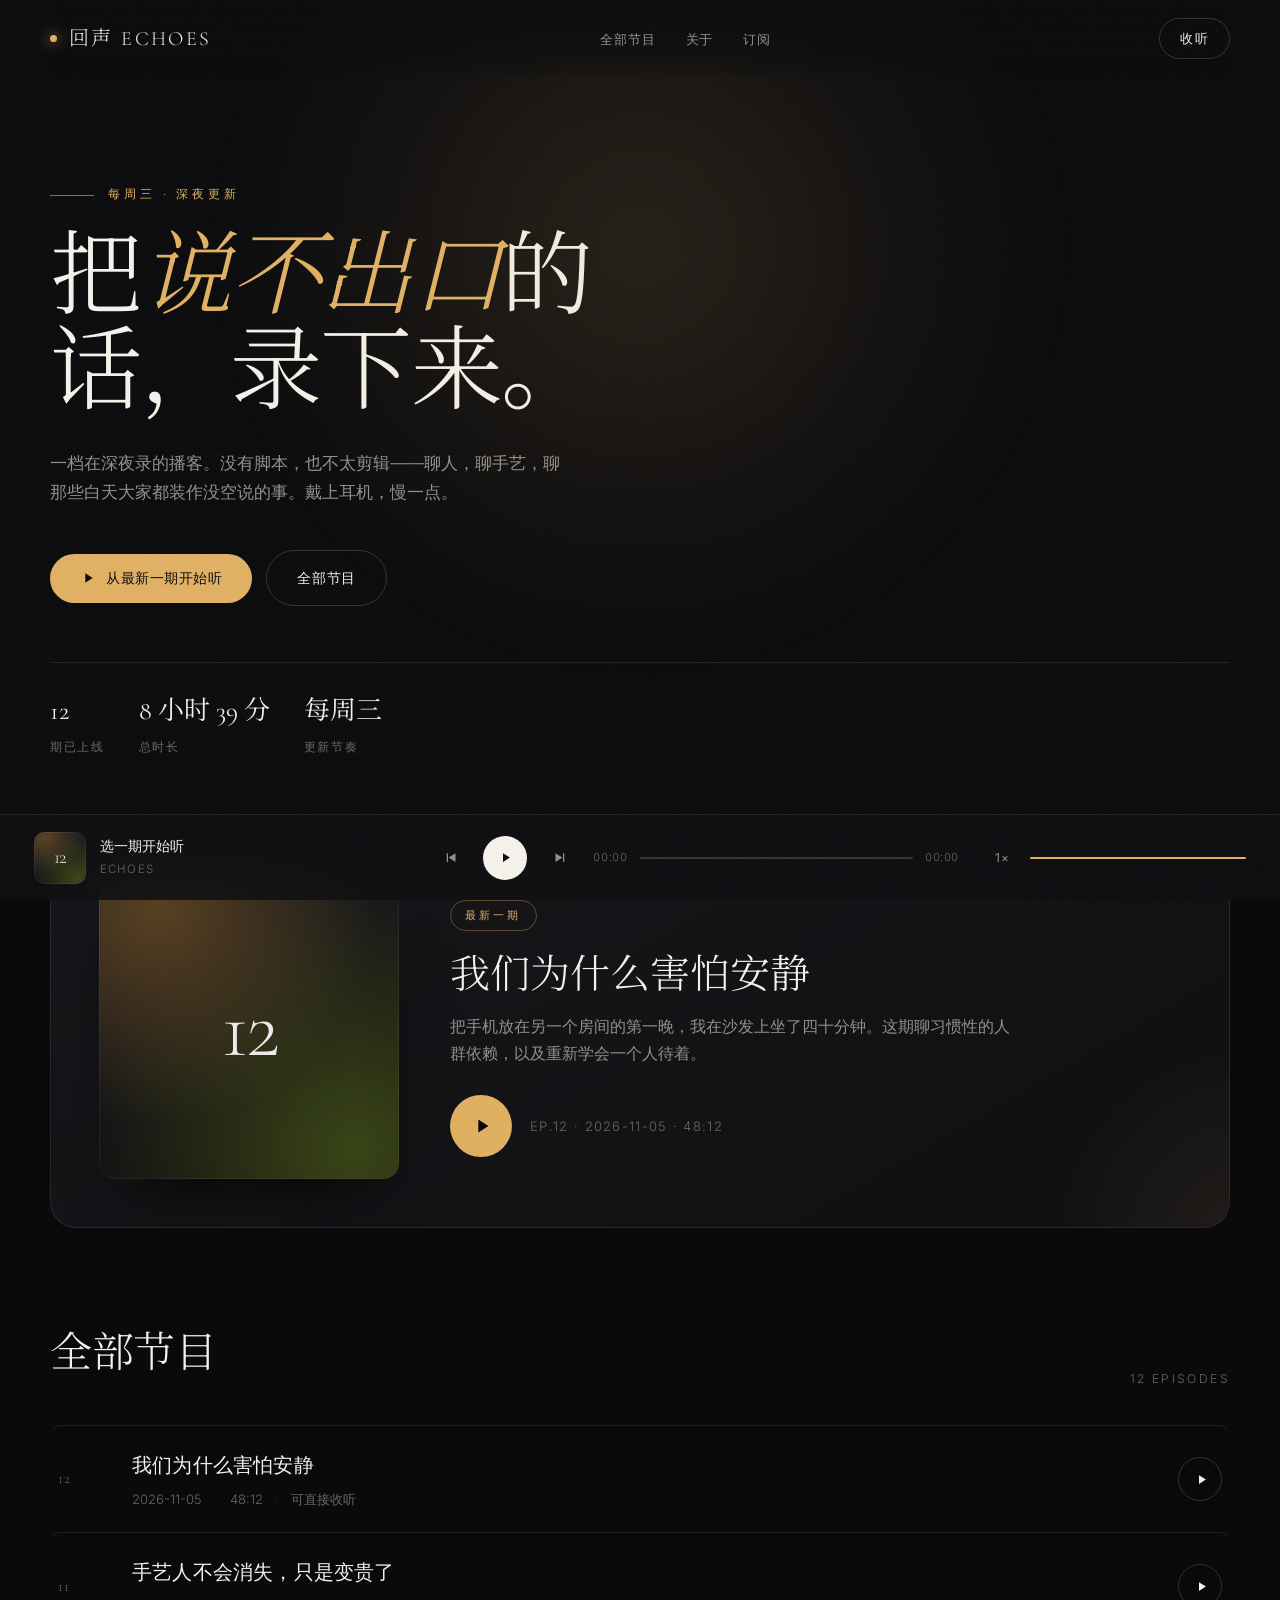
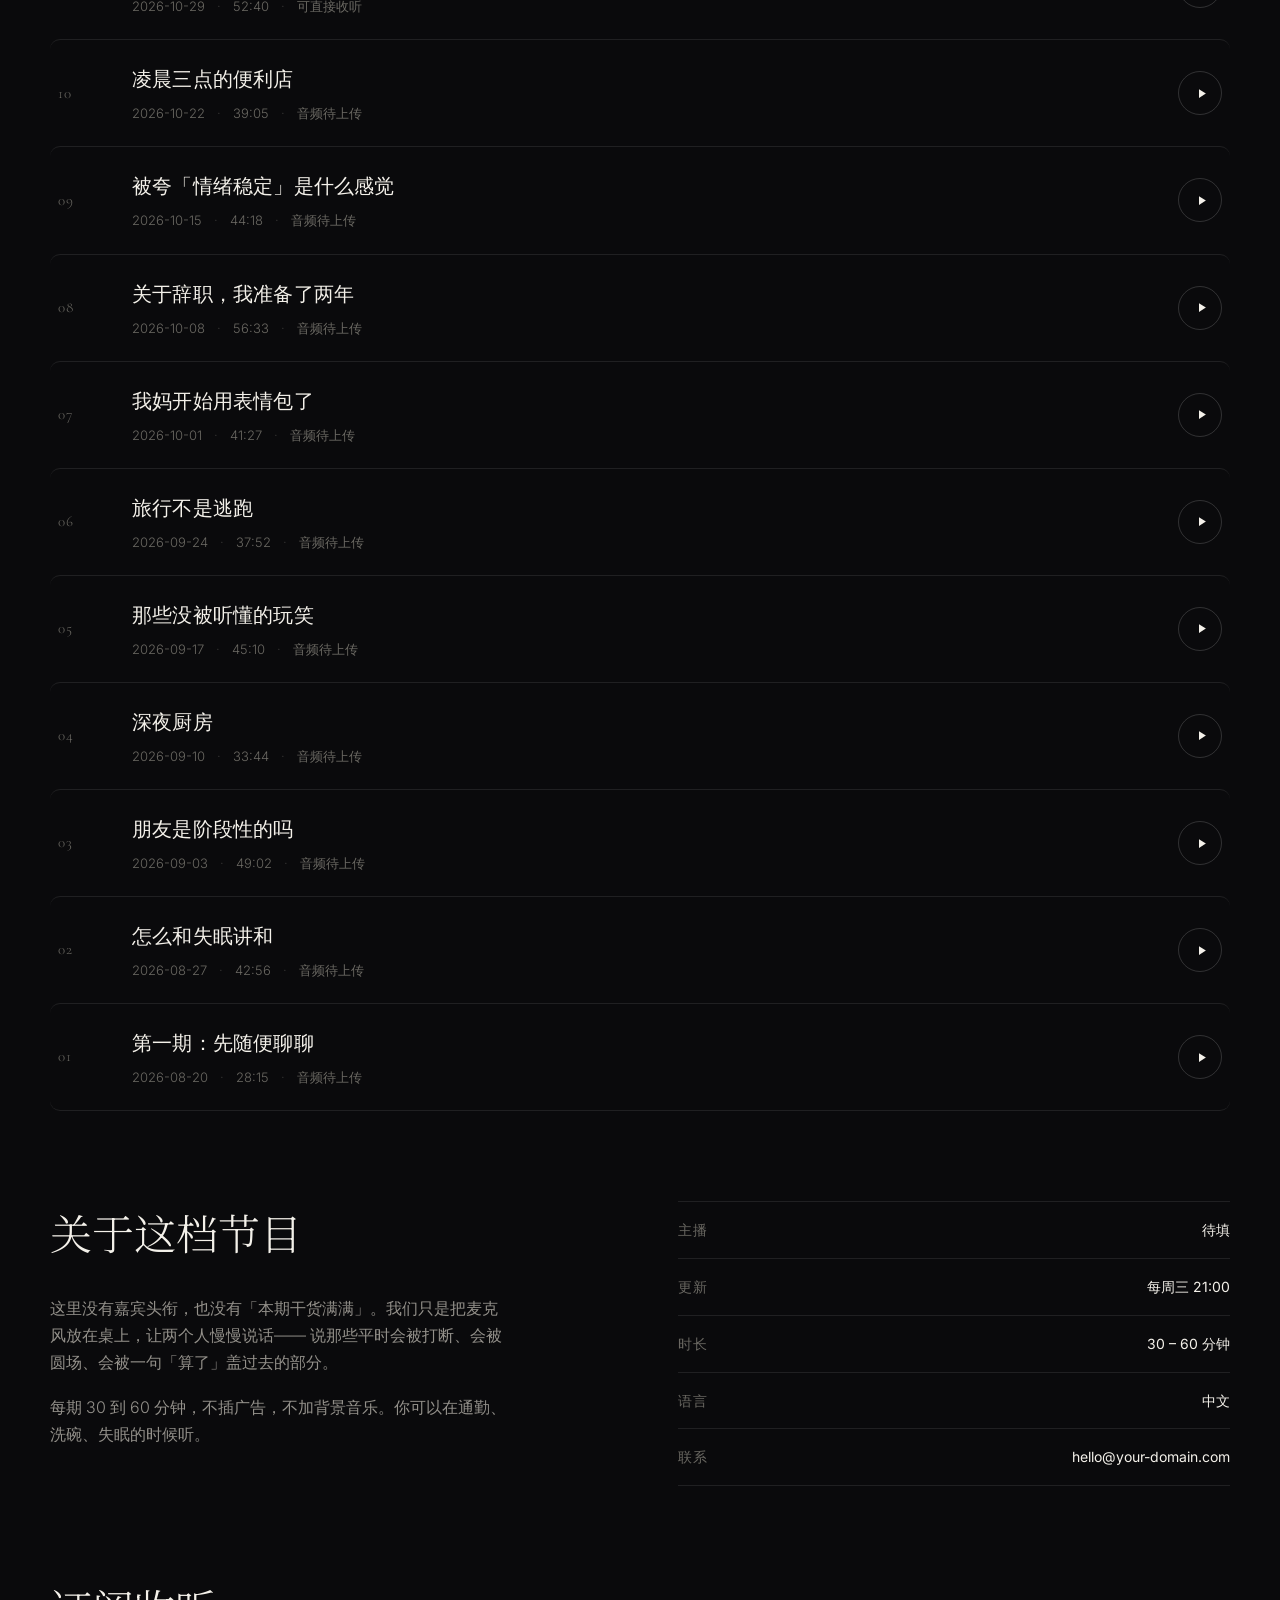
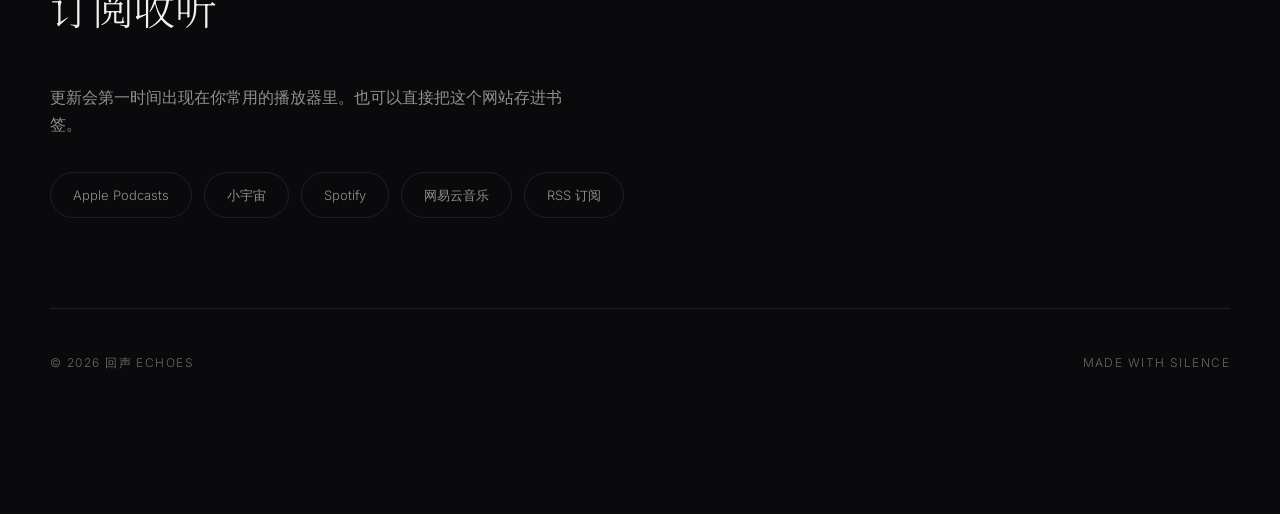
==== index.html @ 826904ef "init: 播客站点骨架（首页/节目列表/播放器）" ====
<!doctype html>
<html lang="zh-CN">
<head>
<meta charset="utf-8" />
<meta name="viewport" content="width=device-width, initial-scale=1, viewport-fit=cover" />
<title>回声 ECHOES · 一档说话的节目</title>
<meta name="description" content="回声 ECHOES，一档在深夜录的播客。每周三更新。聊人、聊手艺、聊那些白天没空说的事。" />
<meta name="theme-color" content="#0a0a0c" />

<meta property="og:type" content="website" />
<meta property="og:title" content="回声 ECHOES · 一档说话的节目" />
<meta property="og:description" content="每周三更新。聊人、聊手艺、聊那些白天没空说的事。" />
<meta property="og:image" content="assets/og.png" />
<meta name="twitter:card" content="summary_large_image" />

<link rel="icon" href="data:image/svg+xml,%3Csvg xmlns='http://www.w3.org/2000/svg' viewBox='0 0 32 32'%3E%3Ccircle cx='16' cy='16' r='14' fill='%230a0a0c'/%3E%3Ccircle cx='16' cy='16' r='5' fill='%23e0b062'/%3E%3C/svg%3E" />
<link rel="preconnect" href="https://fonts.googleapis.com" />
<link rel="preconnect" href="https://fonts.gstatic.com" crossorigin />
<link href="https://fonts.googleapis.com/css2?family=Cormorant+Garamond:ital,wght@0,300;0,400;0,600;1,300&family=Inter:wght@300;400;500;600&family=Noto+Serif+SC:wght@300;400;600&display=swap" rel="stylesheet" />
<link rel="stylesheet" href="styles.css" />
</head>
<body>
<div class="grain"></div>

<header class="wrap">
  <nav class="nav">
    <a class="brand" href="#top"><span class="dot"></span><span id="brandName">回声 ECHOES</span></a>
    <div class="nav-links">
      <a href="#episodes">全部节目</a>
      <a href="#about">关于</a>
      <a href="#subscribe">订阅</a>
    </div>
    <a class="nav-cta" href="#subscribe">收听</a>
  </nav>
</header>

<main id="top">
  <!-- 首屏 -->
  <section class="wrap hero">
    <div class="hero-glow"></div>
    <p class="eyebrow">每周三 · 深夜更新</p>
    <h1 id="heroTitle">把<em>说不出口</em>的话，录下来。</h1>
    <p class="lede" id="heroLede"></p>
    <div class="hero-actions">
      <button class="btn btn-primary" id="heroPlay">
        <svg viewBox="0 0 24 24" fill="currentColor"><path d="M8 5v14l11-7z"/></svg>
        从最新一期开始听
      </button>
      <a class="btn btn-ghost" href="#episodes">全部节目</a>
    </div>
    <div class="hero-meta">
      <div><b id="statCount">12</b>期已上线</div>
      <div><b id="statHours">—</b>总时长</div>
      <div><b>每周三</b>更新节奏</div>
    </div>
  </section>

  <!-- 最新一期 -->
  <section class="wrap">
    <div class="stage rv">
      <div class="cover" id="stageCover"><span id="stageNum">12</span></div>
      <div class="stage-body">
        <span class="stage-tag">最新一期</span>
        <h2 id="stageTitle">——</h2>
        <p id="stageDesc"></p>
        <div class="stage-row">
          <button class="play-big" id="stagePlay" aria-label="播放最新一期">
            <svg viewBox="0 0 24 24" fill="currentColor"><path d="M8 5v14l11-7z"/></svg>
          </button>
          <span class="stage-dur" id="stageMeta"></span>
        </div>
      </div>
    </div>
  </section>

  <!-- 节目列表 -->
  <section class="wrap section" id="episodes">
    <div class="section-head">
      <h3>全部节目</h3>
      <span class="cnt" id="epCount">EPISODES</span>
    </div>
    <div id="epList"></div>
  </section>

  <!-- 关于 -->
  <section class="wrap section about" id="about">
    <div class="rv">
      <h3>关于这档节目</h3>
      <p>
        这里没有嘉宾头衔，也没有「本期干货满满」。我们只是把麦克风放在桌上，让两个人慢慢说话——
        说那些平时会被打断、会被圆场、会被一句「算了」盖过去的部分。
      </p>
      <p>
        每期 30 到 60 分钟，不插广告，不加背景音乐。你可以在通勤、洗碗、失眠的时候听。
      </p>
    </div>
    <div class="rv">
      <div class="facts">
        <div class="fact"><span>主播</span><b>待填</b></div>
        <div class="fact"><span>更新</span><b>每周三 21:00</b></div>
        <div class="fact"><span>时长</span><b>30 – 60 分钟</b></div>
        <div class="fact"><span>语言</span><b>中文</b></div>
        <div class="fact"><span>联系</span><b>hello@your-domain.com</b></div>
      </div>
    </div>
  </section>

  <!-- 订阅 -->
  <section class="wrap section" id="subscribe">
    <div class="section-head"><h3>订阅收听</h3></div>
    <p class="sub-note">更新会第一时间出现在你常用的播放器里。也可以直接把这个网站存进书签。</p>
    <div class="subs">
      <a class="chip" href="#" data-todo>Apple Podcasts</a>
      <a class="chip" href="#" data-todo>小宇宙</a>
      <a class="chip" href="#" data-todo>Spotify</a>
      <a class="chip" href="#" data-todo>网易云音乐</a>
      <a class="chip" href="#" data-todo>RSS 订阅</a>
    </div>
  </section>
</main>

<footer class="wrap">
  <span>© <span id="year">2026</span> 回声 ECHOES</span>
  <span>Made with silence</span>
</footer>

<!-- 底部播放器 -->
<div class="player" id="player">
  <div class="p-left">
    <div class="cover small" id="pCover"><span id="pNum">12</span></div>
    <div class="p-meta">
      <p class="p-title" id="pTitle">选一期开始听</p>
      <p class="p-sub" id="pSub">ECHOES</p>
    </div>
  </div>
  <div class="p-center">
    <button class="ctrl" id="prev" aria-label="上一期">
      <svg viewBox="0 0 24 24" fill="currentColor"><path d="M6 5h2v14H6zM20 5v14L9 12z"/></svg>
    </button>
    <button class="p-play" id="playPause" aria-label="播放或暂停">
      <svg id="ppIcon" viewBox="0 0 24 24" fill="currentColor"><path d="M8 5v14l11-7z"/></svg>
    </button>
    <button class="ctrl" id="next" aria-label="下一期">
      <svg viewBox="0 0 24 24" fill="currentColor"><path d="M16 5h2v14h-2zM4 5v14l11-7z"/></svg>
    </button>
    <div class="track">
      <span class="time" id="tCur">00:00</span>
      <input type="range" id="seek" min="0" max="1000" value="0" aria-label="播放进度">
      <span class="time" id="tDur">00:00</span>
    </div>
  </div>
  <div class="p-right">
    <button class="speed" id="speed">1×</button>
    <input type="range" class="vol" id="vol" min="0" max="100" value="100" aria-label="音量">
  </div>
</div>

<audio id="audio" preload="metadata"></audio>

<script src="app.js"></script>
</body>
</html>
---- styles.css ----
:root{
  --bg:#0a0a0c;
  --bg-2:#0f0f12;
  --surface:#131316;
  --surface-2:#17171b;
  --line:rgba(255,255,255,.09);
  --line-strong:rgba(255,255,255,.16);
  --text:#f4f1ea;
  --muted:#93908a;
  --muted-2:#6a6862;
  --accent:#e0b062;
  --accent-soft:rgba(224,176,98,.14);
  --serif:"Cormorant Garamond","Noto Serif SC","Songti SC",Songti,serif;
  --sans:"Inter","PingFang SC","Microsoft YaHei",-apple-system,system-ui,sans-serif;
  --player-h:86px;
  --ease:cubic-bezier(.22,.61,.36,1);
}
*{box-sizing:border-box}
html{scroll-behavior:smooth}
body{
  margin:0;background:var(--bg);color:var(--text);
  font-family:var(--sans);font-weight:300;line-height:1.7;
  -webkit-font-smoothing:antialiased;
  padding-bottom:calc(var(--player-h) + 24px);
  overflow-x:hidden;
}
::selection{background:var(--accent-soft);color:#fff}
a{color:inherit;text-decoration:none}
button{font-family:inherit;color:inherit;background:none;border:0;cursor:pointer}

/* 细颗粒噪点，压住纯黑的廉价感 */
.grain{
  position:fixed;inset:0;z-index:60;pointer-events:none;opacity:.035;
  background-image:url("data:image/svg+xml,%3Csvg xmlns='http://www.w3.org/2000/svg' width='160' height='160'%3E%3Cfilter id='n'%3E%3CfeTurbulence type='fractalNoise' baseFrequency='.85' numOctaves='3'/%3E%3C/filter%3E%3Crect width='160' height='160' filter='url(%23n)'/%3E%3C/svg%3E");
  mix-blend-mode:screen;
}

.wrap{width:min(1180px,calc(100% - 48px));margin-inline:auto}

/* ---------- 顶部 ---------- */
.nav{
  position:sticky;top:0;z-index:50;
  display:flex;align-items:center;justify-content:space-between;
  padding:18px 0;
  backdrop-filter:blur(14px);
  background:linear-gradient(180deg,rgba(10,10,12,.92),rgba(10,10,12,.55) 70%,transparent);
}
.brand{display:flex;align-items:center;gap:12px;font-family:var(--serif);font-size:20px;letter-spacing:.12em}
.brand .dot{width:7px;height:7px;border-radius:50%;background:var(--accent);box-shadow:0 0 14px var(--accent)}
.nav-links{display:flex;align-items:center;gap:30px;font-size:13px;letter-spacing:.06em;color:var(--muted)}
.nav-links a{position:relative;transition:color .3s var(--ease)}
.nav-links a::after{
  content:"";position:absolute;left:0;bottom:-6px;height:1px;width:0;background:var(--accent);
  transition:width .35s var(--ease);
}
.nav-links a:hover{color:var(--text)}
.nav-links a:hover::after{width:100%}
.nav-cta{
  padding:9px 20px;border:1px solid var(--line-strong);border-radius:999px;
  font-size:12.5px;letter-spacing:.1em;
  transition:border-color .3s var(--ease),background .3s var(--ease),color .3s var(--ease);
}
.nav-cta:hover{background:var(--accent);border-color:var(--accent);color:#0a0a0c}

/* ---------- Hero ---------- */
.hero{position:relative;padding:clamp(76px,12vh,140px) 0 clamp(56px,8vh,86px)}
.hero-glow{
  position:absolute;top:-280px;left:50%;transform:translateX(-50%);
  width:900px;height:900px;border-radius:50%;pointer-events:none;
  background:radial-gradient(circle,rgba(224,176,98,.13),rgba(224,176,98,.04) 40%,transparent 68%);
  filter:blur(18px);
}
.eyebrow{
  display:flex;align-items:center;gap:14px;
  font-size:11.5px;letter-spacing:.34em;text-transform:uppercase;color:var(--accent);
  margin:0 0 26px;
}
.eyebrow::before{content:"";width:44px;height:1px;background:var(--accent);opacity:.6}
h1{
  font-family:var(--serif);font-weight:300;
  font-size:clamp(42px,7.2vw,94px);line-height:1.03;letter-spacing:-.02em;
  margin:0 0 28px;max-width:15ch;
}
h1 em{font-style:italic;color:var(--accent)}
.lede{max-width:52ch;color:var(--muted);font-size:clamp(15px,1.5vw,17px);margin:0 0 44px}
.hero-actions{display:flex;flex-wrap:wrap;gap:14px;align-items:center;margin-bottom:56px}
.btn{
  display:inline-flex;align-items:center;gap:10px;
  padding:15px 30px;border-radius:999px;font-size:14px;letter-spacing:.04em;
  transition:transform .35s var(--ease),background .3s var(--ease),border-color .3s var(--ease),color .3s var(--ease);
}
.btn svg{width:16px;height:16px;flex:none}
.btn-primary{background:var(--accent);color:#0a0a0c;font-weight:500}
.btn-primary:hover{transform:translateY(-2px);background:#eec078}
.btn-ghost{border:1px solid var(--line-strong)}
.btn-ghost:hover{transform:translateY(-2px);border-color:var(--accent);color:var(--accent)}
.hero-meta{
  display:flex;flex-wrap:wrap;gap:34px;
  font-size:12px;letter-spacing:.14em;color:var(--muted-2);text-transform:uppercase;
  border-top:1px solid var(--line);padding-top:26px;
}
.hero-meta b{display:block;font-family:var(--serif);font-size:26px;letter-spacing:0;color:var(--text);font-weight:400;margin-bottom:4px}

/* ---------- 最新一期 ---------- */
.stage{
  display:grid;grid-template-columns:300px 1fr;gap:clamp(28px,4vw,64px);
  align-items:center;
  padding:clamp(28px,4vw,48px);
  border:1px solid var(--line);border-radius:26px;
  background:linear-gradient(150deg,var(--surface-2),var(--surface) 60%,#101013);
  position:relative;overflow:hidden;
}
.stage::after{
  content:"";position:absolute;right:-20%;bottom:-60%;width:420px;height:420px;border-radius:50%;
  background:radial-gradient(circle,rgba(224,176,98,.09),transparent 70%);pointer-events:none;
}
.cover{
  position:relative;aspect-ratio:1;border-radius:16px;overflow:hidden;flex:none;
  background:
    radial-gradient(120% 120% at 20% 10%,hsl(var(--h,36) 45% 24%),transparent 60%),
    radial-gradient(140% 140% at 85% 90%,hsl(calc(var(--h,36) + 40) 50% 18%),transparent 65%),
    linear-gradient(160deg,#1a1a1f,#0c0c0f);
  box-shadow:0 30px 60px -30px rgba(0,0,0,.9),inset 0 0 0 1px rgba(255,255,255,.06);
  display:grid;place-items:center;
}
.cover span{
  font-family:var(--serif);font-size:clamp(48px,7vw,84px);color:rgba(255,255,255,.9);
  letter-spacing:-.03em;
}
.cover.small{border-radius:10px;width:52px;height:52px}
.cover.small span{font-size:19px}
.stage-body{min-width:0}
.stage-tag{
  display:inline-block;font-size:11px;letter-spacing:.28em;text-transform:uppercase;
  color:var(--accent);border:1px solid rgba(224,176,98,.34);border-radius:999px;padding:5px 14px;margin-bottom:20px;
}
.stage h2{font-family:var(--serif);font-weight:300;font-size:clamp(26px,3.4vw,40px);line-height:1.2;margin:0 0 14px}
.stage p{color:var(--muted);margin:0 0 28px;max-width:56ch}
.stage-row{display:flex;align-items:center;gap:18px;flex-wrap:wrap}
.play-big{
  width:62px;height:62px;border-radius:50%;display:grid;place-items:center;
  background:var(--accent);color:#0a0a0c;flex:none;
  transition:transform .35s var(--ease),box-shadow .35s var(--ease);
}
.play-big:hover{transform:scale(1.06);box-shadow:0 0 0 12px rgba(224,176,98,.09)}
.play-big svg{width:22px;height:22px;margin-left:2px}
.stage-dur{font-size:13px;letter-spacing:.1em;color:var(--muted-2)}

/* ---------- 节目列表 ---------- */
.section{padding:clamp(76px,10vh,124px) 0 0}
.section-head{display:flex;align-items:flex-end;justify-content:space-between;gap:20px;margin-bottom:36px}
.section-head h3{font-family:var(--serif);font-weight:300;font-size:clamp(28px,3.6vw,42px);margin:0;letter-spacing:-.01em}
.section-head .cnt{font-size:12px;letter-spacing:.2em;color:var(--muted-2);text-transform:uppercase}

.ep{
  display:grid;grid-template-columns:52px 1fr auto;gap:22px;align-items:center;
  padding:22px 8px;border-top:1px solid var(--line);border-radius:10px;
  transition:background .4s var(--ease),padding-left .4s var(--ease);
  cursor:pointer;
}
.ep:hover{background:linear-gradient(90deg,rgba(255,255,255,.035),transparent 70%);padding-left:18px}
.ep:last-child{border-bottom:1px solid var(--line)}
.ep-idx{font-family:var(--serif);font-size:15px;color:var(--muted-2);letter-spacing:.06em}
.ep.is-playing .ep-idx{color:var(--accent)}
.ep-main{min-width:0}
.ep-title{
  font-size:clamp(16px,1.8vw,20px);font-weight:400;letter-spacing:.01em;margin:0 0 6px;
  display:flex;align-items:center;gap:12px;white-space:nowrap;overflow:hidden;text-overflow:ellipsis;
}
.ep-sub{font-size:13px;color:var(--muted-2);display:flex;gap:12px;flex-wrap:wrap}
.ep-sub i{font-style:normal;opacity:.45}
.ep-btn{
  width:44px;height:44px;border-radius:50%;border:1px solid var(--line-strong);
  display:grid;place-items:center;flex:none;
  transition:border-color .3s var(--ease),background .3s var(--ease),color .3s var(--ease),transform .3s var(--ease);
}
.ep:hover .ep-btn{border-color:var(--accent);color:var(--accent)}
.ep.is-playing .ep-btn{background:var(--accent);border-color:var(--accent);color:#0a0a0c}
.ep-btn svg{width:15px;height:15px}
.ep-btn .i-play{margin-left:2px}

/* 播放中的波形 */
.bars{display:none;align-items:flex-end;gap:2px;height:16px;flex:none}
.ep.is-playing .bars{display:flex}
.bars i{width:2px;background:var(--accent);border-radius:1px;animation:eq .9s ease-in-out infinite}
.bars i:nth-child(2){animation-delay:.15s}
.bars i:nth-child(3){animation-delay:.3s}
.bars i:nth-child(4){animation-delay:.45s}
@keyframes eq{0%,100%{height:4px}50%{height:15px}}

/* ---------- 关于 ---------- */
.about{display:grid;grid-template-columns:1fr 1fr;gap:clamp(32px,6vw,90px);align-items:start}
.about h3{font-family:var(--serif);font-weight:300;font-size:clamp(28px,3.6vw,42px);margin:0 0 22px}
.about p{color:var(--muted);margin:0 0 18px;max-width:46ch}
.facts{border-top:1px solid var(--line)}
.fact{display:flex;justify-content:space-between;gap:20px;padding:16px 0;border-bottom:1px solid var(--line);font-size:14px}
.fact span{color:var(--muted-2);letter-spacing:.06em}
.fact b{font-weight:400}

.subs{display:flex;flex-wrap:wrap;gap:12px;margin-top:34px}
.chip{
  padding:11px 22px;border:1px solid var(--line);border-radius:999px;font-size:13px;color:var(--muted);
  transition:all .3s var(--ease);
}
.chip:hover{color:var(--accent);border-color:var(--accent)}
.sub-note{color:var(--muted);max-width:52ch;margin:0}

footer{
  margin-top:clamp(76px,10vh,118px);padding:44px 0 30px;border-top:1px solid var(--line);
  display:flex;flex-wrap:wrap;justify-content:space-between;gap:16px;
  font-size:12px;letter-spacing:.12em;color:var(--muted-2);text-transform:uppercase;
}

/* ---------- 底部播放器 ---------- */
.player{
  position:fixed;left:0;right:0;bottom:0;z-index:55;
  height:var(--player-h);
  display:grid;grid-template-columns:minmax(0,1fr) minmax(0,1.4fr) minmax(0,.7fr);
  align-items:center;gap:24px;padding:0 clamp(14px,3vw,34px);
  background:rgba(13,13,16,.86);backdrop-filter:blur(22px) saturate(140%);
  border-top:1px solid var(--line);
}
.p-left{display:flex;align-items:center;gap:14px;min-width:0}
.p-meta{min-width:0}
.p-title{font-size:13.5px;white-space:nowrap;overflow:hidden;text-overflow:ellipsis;margin:0}
.p-sub{font-size:11.5px;color:var(--muted-2);letter-spacing:.1em;text-transform:uppercase;margin:2px 0 0}
.p-center{display:flex;align-items:center;gap:16px}
.ctrl{width:34px;height:34px;display:grid;place-items:center;border-radius:50%;color:var(--muted);transition:color .25s,background .25s}
.ctrl:hover{color:var(--text);background:rgba(255,255,255,.06)}
.ctrl svg{width:15px;height:15px}
.p-play{
  width:44px;height:44px;border-radius:50%;background:var(--text);color:#0a0a0c;
  display:grid;place-items:center;flex:none;transition:transform .3s var(--ease),background .3s;
}
.p-play:hover{transform:scale(1.06);background:var(--accent)}
.p-play svg{width:15px;height:15px}
.track{flex:1;display:flex;align-items:center;gap:12px;min-width:0}
.time{font-size:11px;color:var(--muted-2);font-variant-numeric:tabular-nums;letter-spacing:.06em;flex:none}

input[type=range]{-webkit-appearance:none;appearance:none;background:transparent;width:100%;height:16px;cursor:pointer;margin:0}
input[type=range]::-webkit-slider-runnable-track{
  height:2px;border-radius:2px;
  background:linear-gradient(to right,var(--accent) var(--p,0%),rgba(255,255,255,.16) var(--p,0%));
}
input[type=range]::-webkit-slider-thumb{
  -webkit-appearance:none;width:11px;height:11px;border-radius:50%;background:var(--accent);
  margin-top:-4.5px;opacity:0;transition:opacity .2s;
}
.track:hover input[type=range]::-webkit-slider-thumb,
.vol:hover::-webkit-slider-thumb{opacity:1}
input[type=range]::-moz-range-track{height:2px;background:rgba(255,255,255,.16);border-radius:2px}
input[type=range]::-moz-range-progress{height:2px;background:var(--accent);border-radius:2px}
input[type=range]::-moz-range-thumb{width:11px;height:11px;border:0;border-radius:50%;background:var(--accent)}

.p-right{display:flex;align-items:center;gap:8px;justify-content:flex-end}
.speed{font-size:12px;letter-spacing:.08em;color:var(--muted);padding:6px 12px;border-radius:8px;transition:color .25s,background .25s}
.speed:hover{color:var(--text);background:rgba(255,255,255,.06)}
.vol{width:78px}

/* 入场 */
.rv{opacity:0;transform:translateY(26px);transition:opacity .9s var(--ease),transform .9s var(--ease)}
.rv.in{opacity:1;transform:none}

@media(max-width:900px){
  .stage{grid-template-columns:1fr;gap:26px}
  .cover{width:min(64%,240px)}
  .about{grid-template-columns:1fr}
  .nav-links{display:none}
  .player{
    height:auto;padding:12px 14px 14px;
    grid-template-columns:1fr auto;grid-template-areas:"left right" "center center";gap:10px;
  }
  .p-left{grid-area:left}.p-right{grid-area:right}.p-center{grid-area:center}
  body{padding-bottom:150px}
  .vol{display:none}
  .ep{grid-template-columns:40px 1fr auto;gap:14px}
}
@media(prefers-reduced-motion:reduce){
  *{animation:none!important;transition:none!important}
  .rv{opacity:1;transform:none}
}
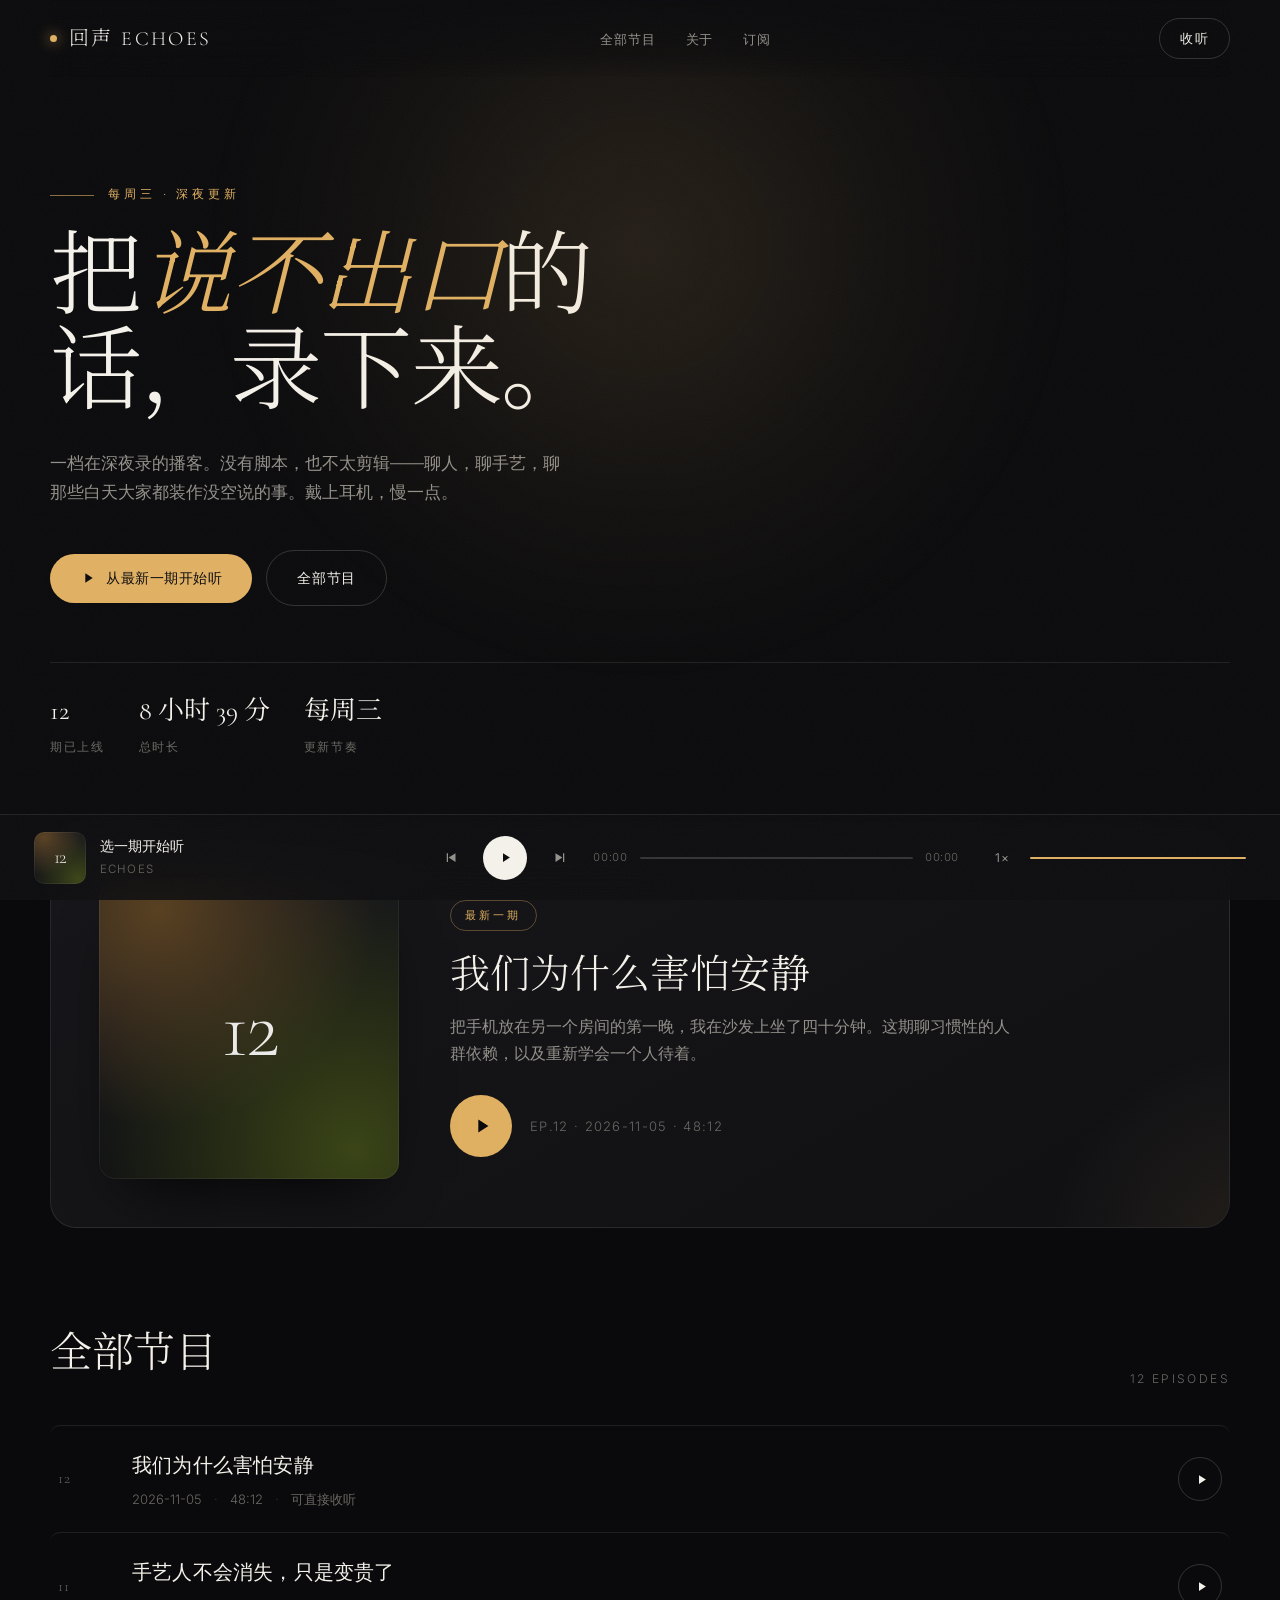
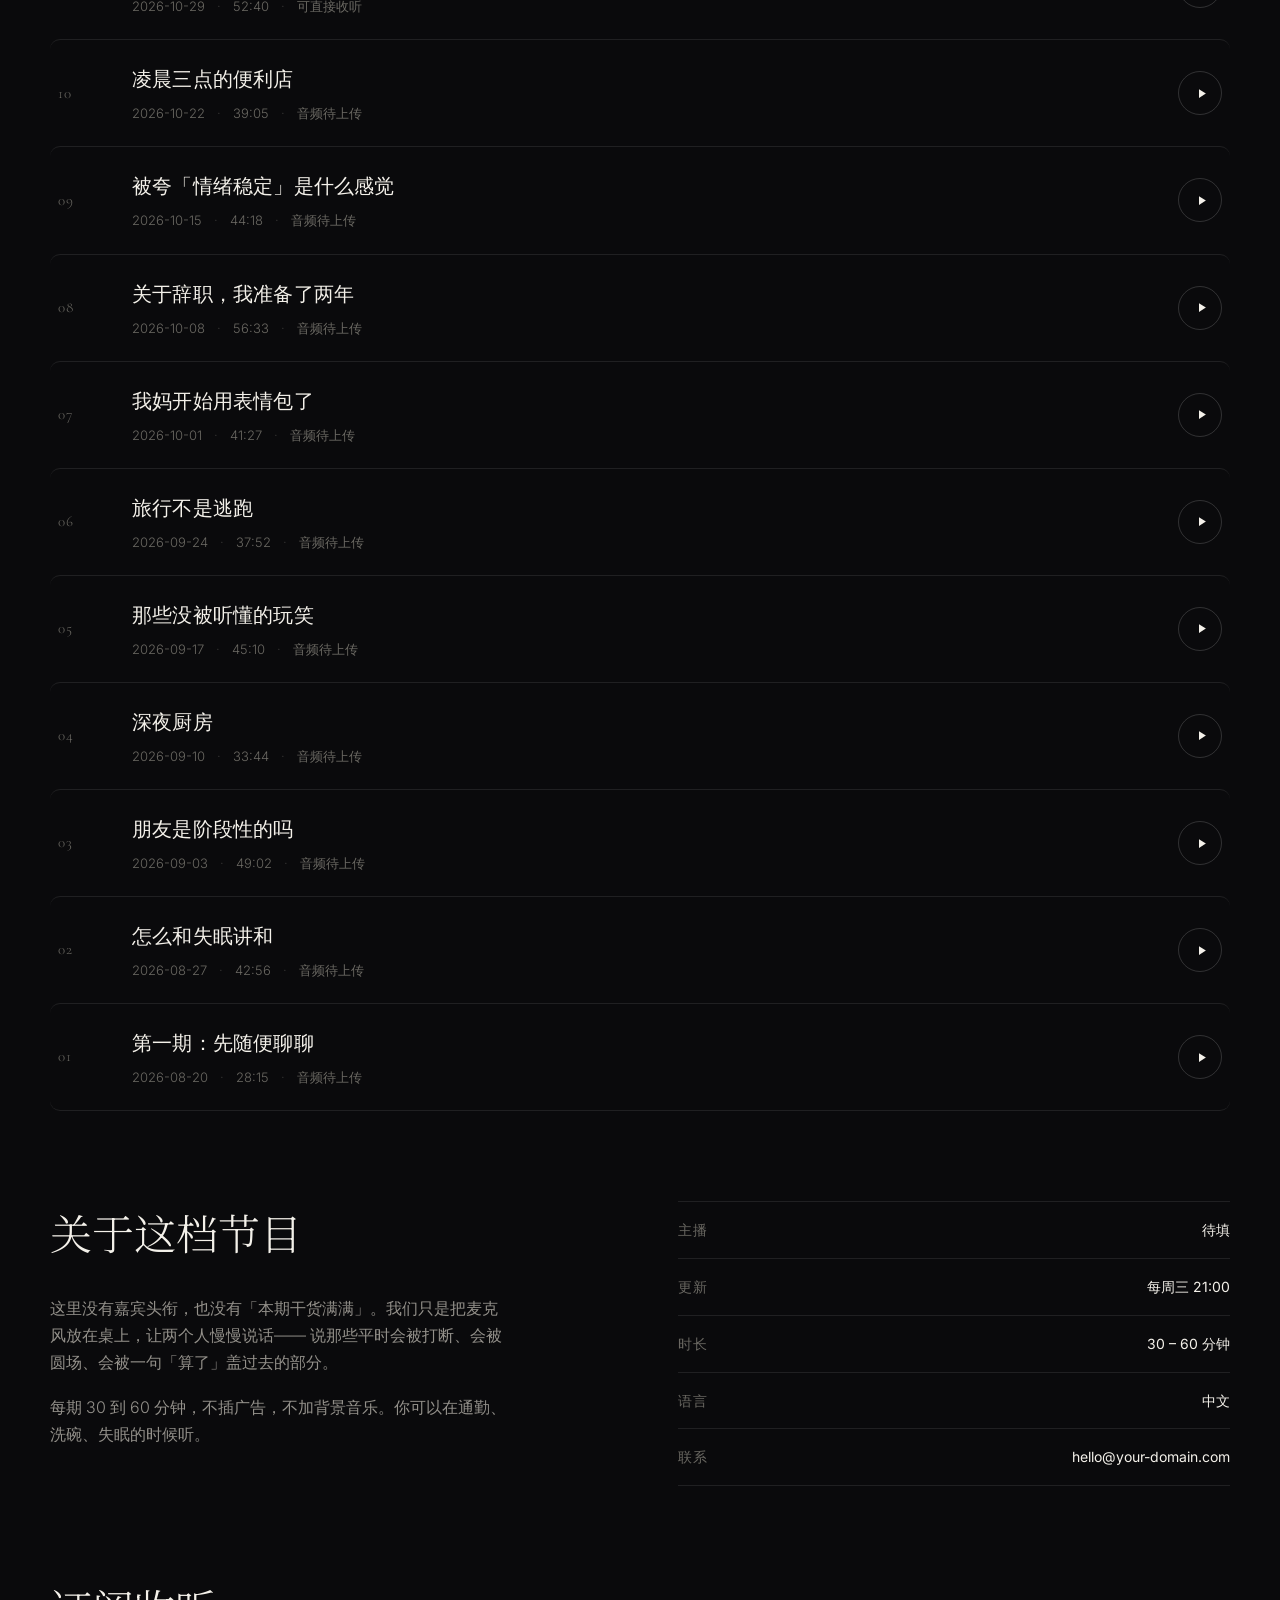
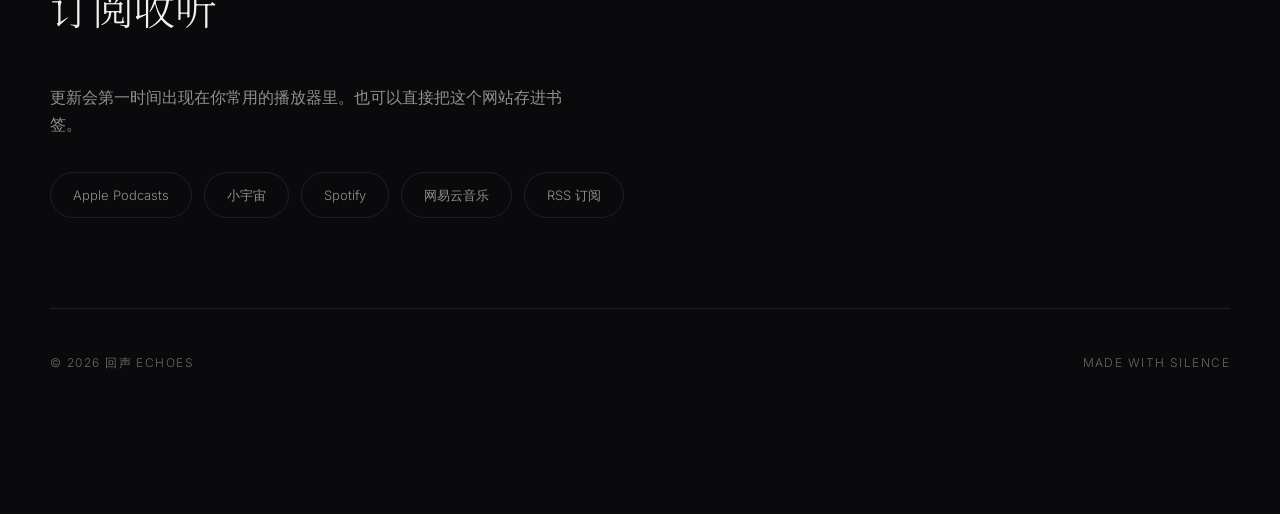
==== commit f68b5077: "refactor: 内容与逻辑分离，节目单独立到 content.js" ====
--- a/index.html
+++ b/index.html
@@ -157,6 +157,7 @@
 
 <audio id="audio" preload="metadata"></audio>
 
+<script src="content.js"></script>
 <script src="app.js"></script>
 </body>
 </html>
--- a/styles.css
+++ b/styles.css
@@ -79,10 +79,10 @@
 h1{
   font-family:var(--serif);font-weight:300;
   font-size:clamp(42px,7.2vw,94px);line-height:1.03;letter-spacing:-.02em;
-  margin:0 0 28px;max-width:15ch;
+  margin:0 0 28px;max-width:15ch;text-wrap:balance;
 }
 h1 em{font-style:italic;color:var(--accent)}
-.lede{max-width:52ch;color:var(--muted);font-size:clamp(15px,1.5vw,17px);margin:0 0 44px}
+.lede{max-width:52ch;color:var(--muted);font-size:clamp(15px,1.5vw,17px);margin:0 0 44px;text-wrap:pretty}
 .hero-actions{display:flex;flex-wrap:wrap;gap:14px;align-items:center;margin-bottom:56px}
 .btn{
   display:inline-flex;align-items:center;gap:10px;
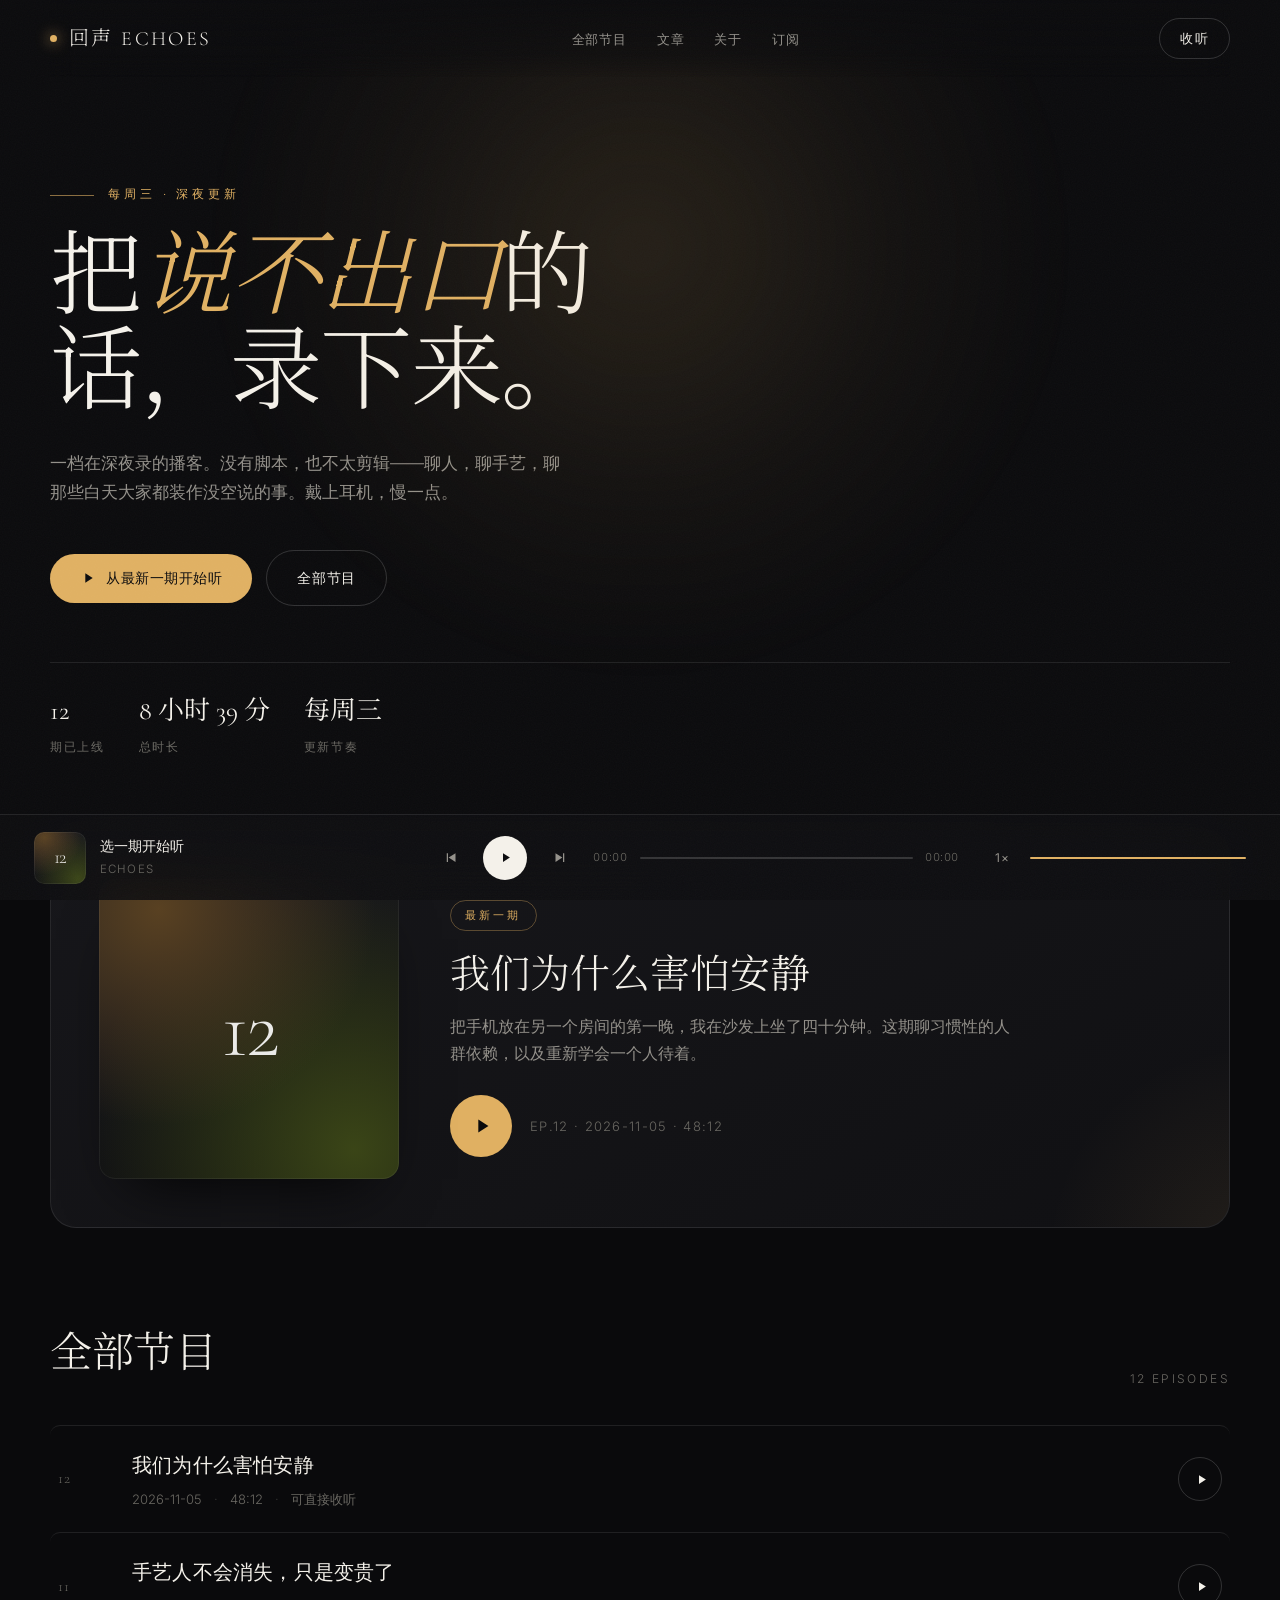
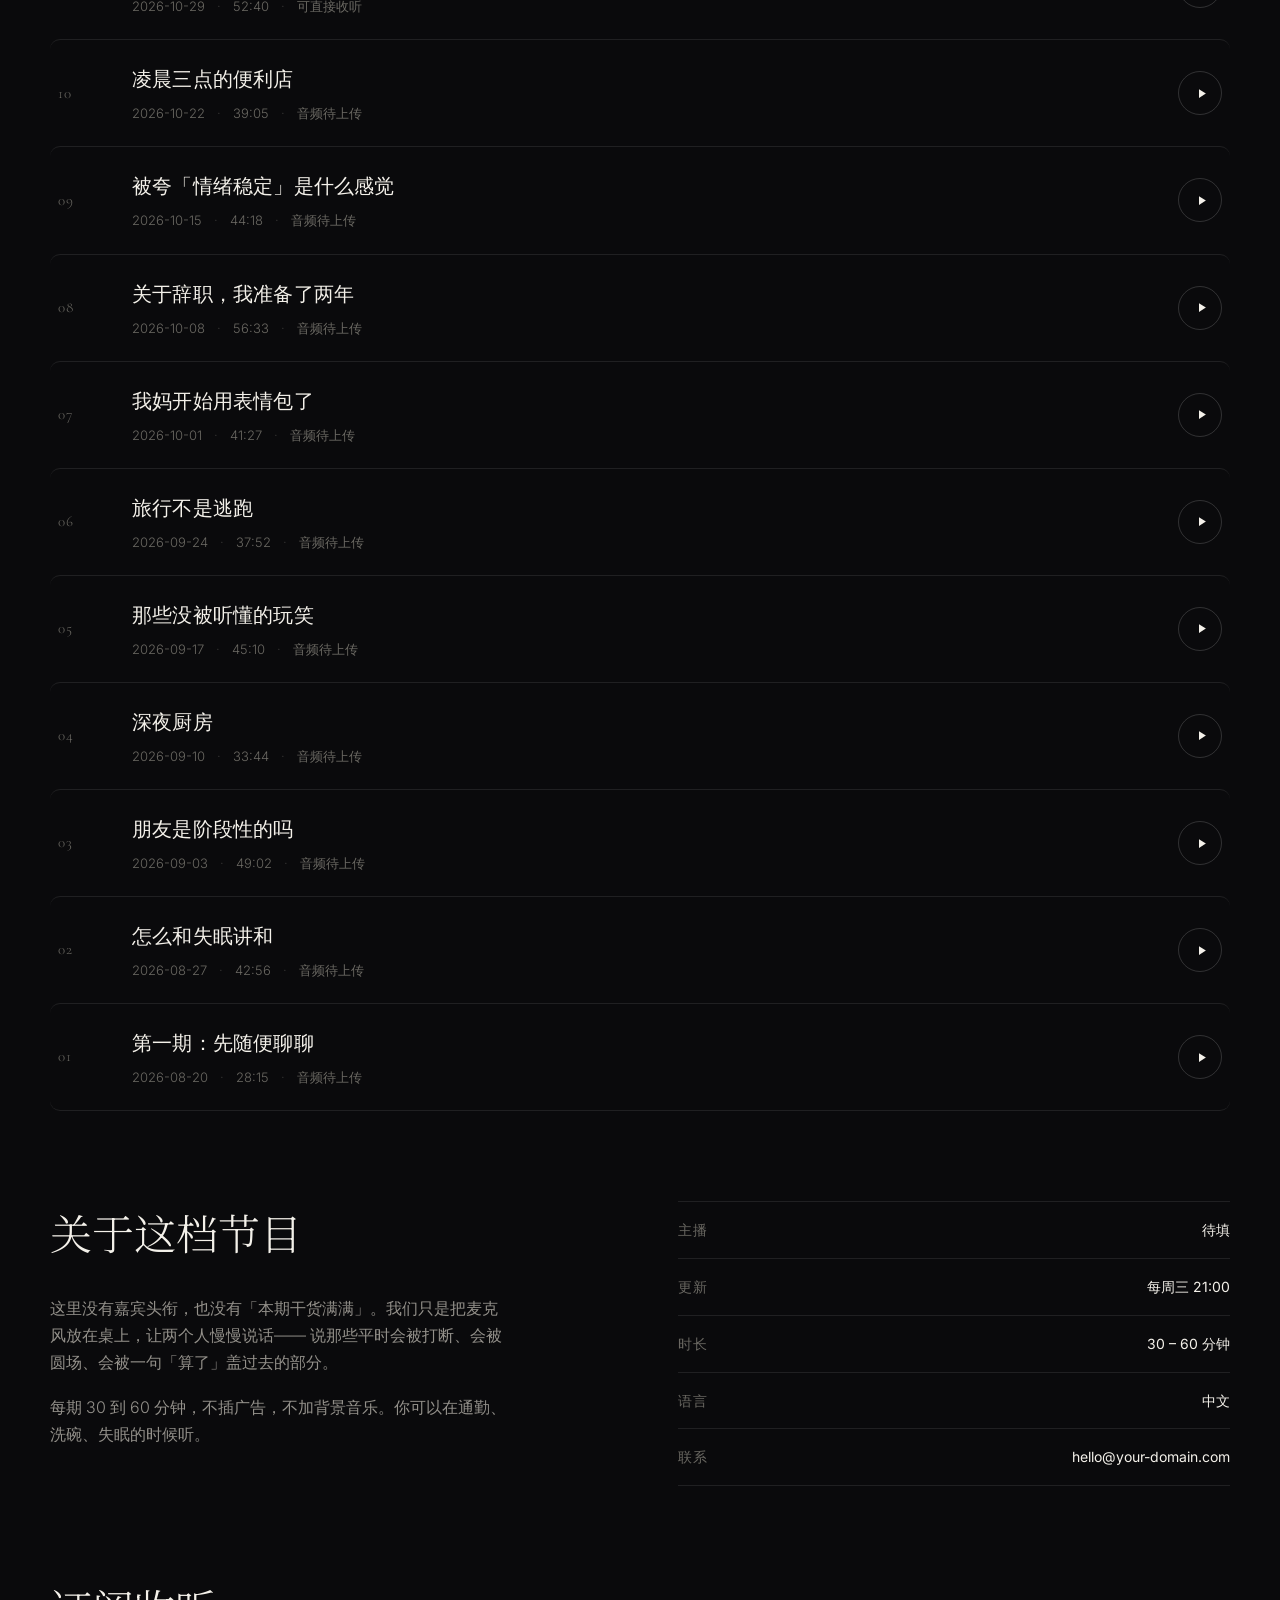
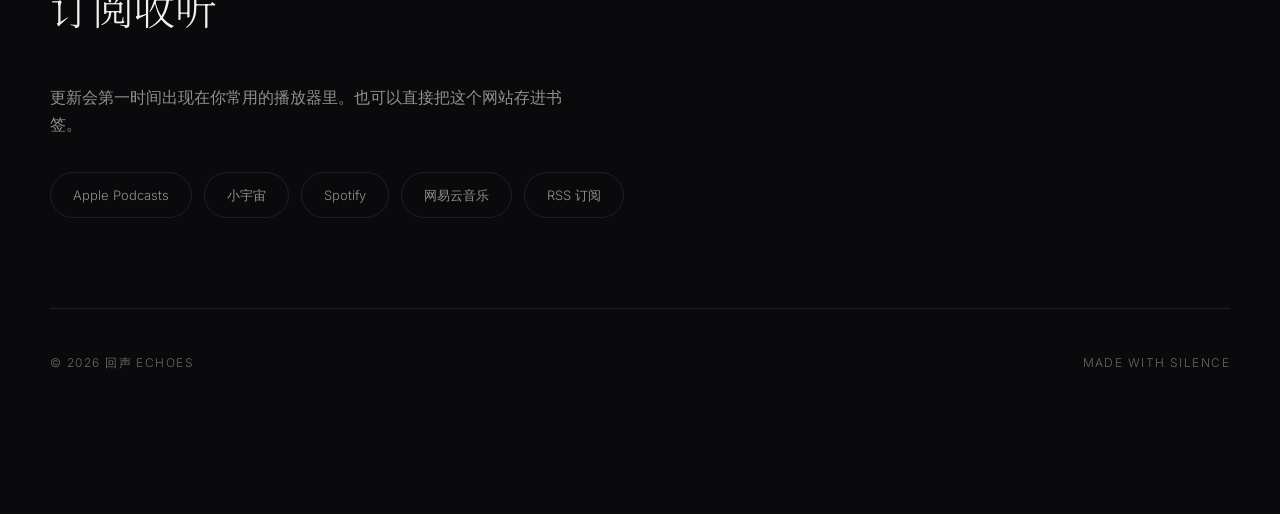
==== commit d417dbb2: "feat: 加「文章」栏目与第一篇" ====
--- a/index.html
+++ b/index.html
@@ -27,6 +27,7 @@
     <a class="brand" href="#top"><span class="dot"></span><span id="brandName">回声 ECHOES</span></a>
     <div class="nav-links">
       <a href="#episodes">全部节目</a>
+      <a href="articles.html">文章</a>
       <a href="#about">关于</a>
       <a href="#subscribe">订阅</a>
     </div>
